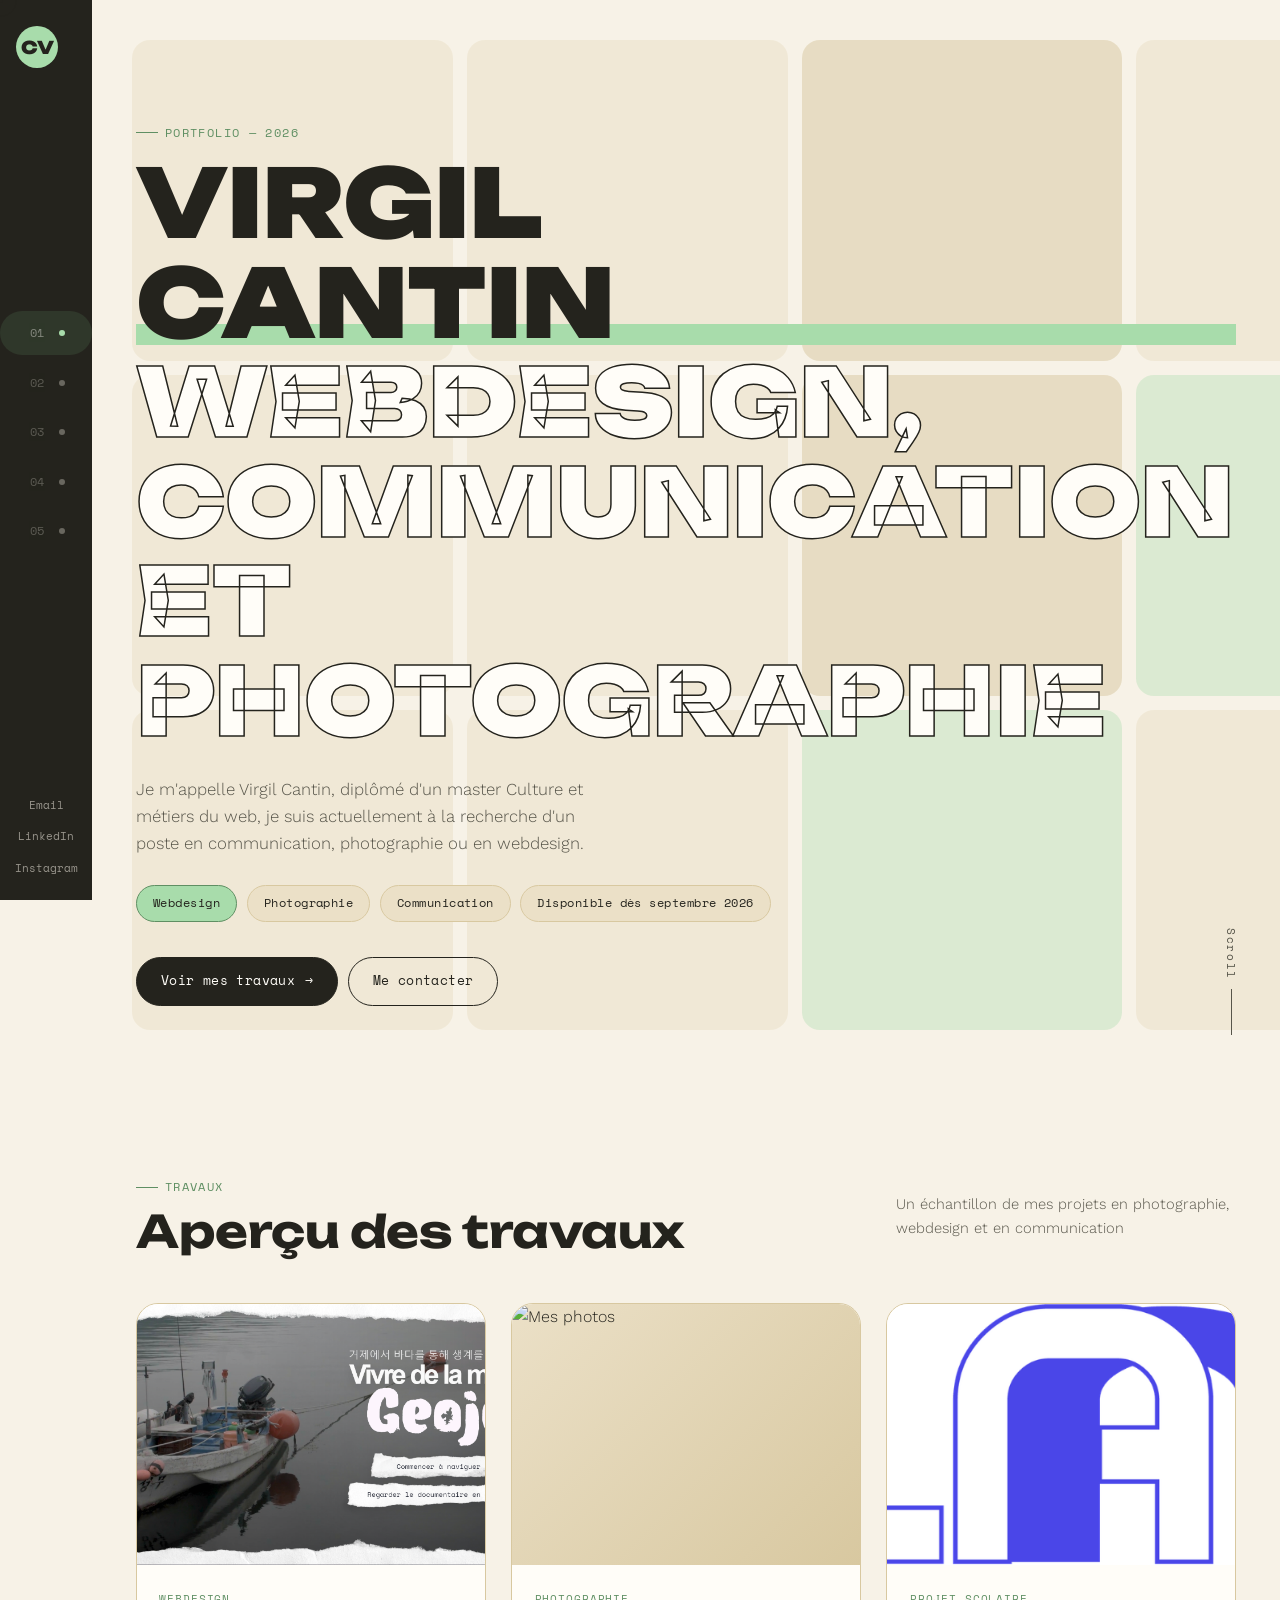
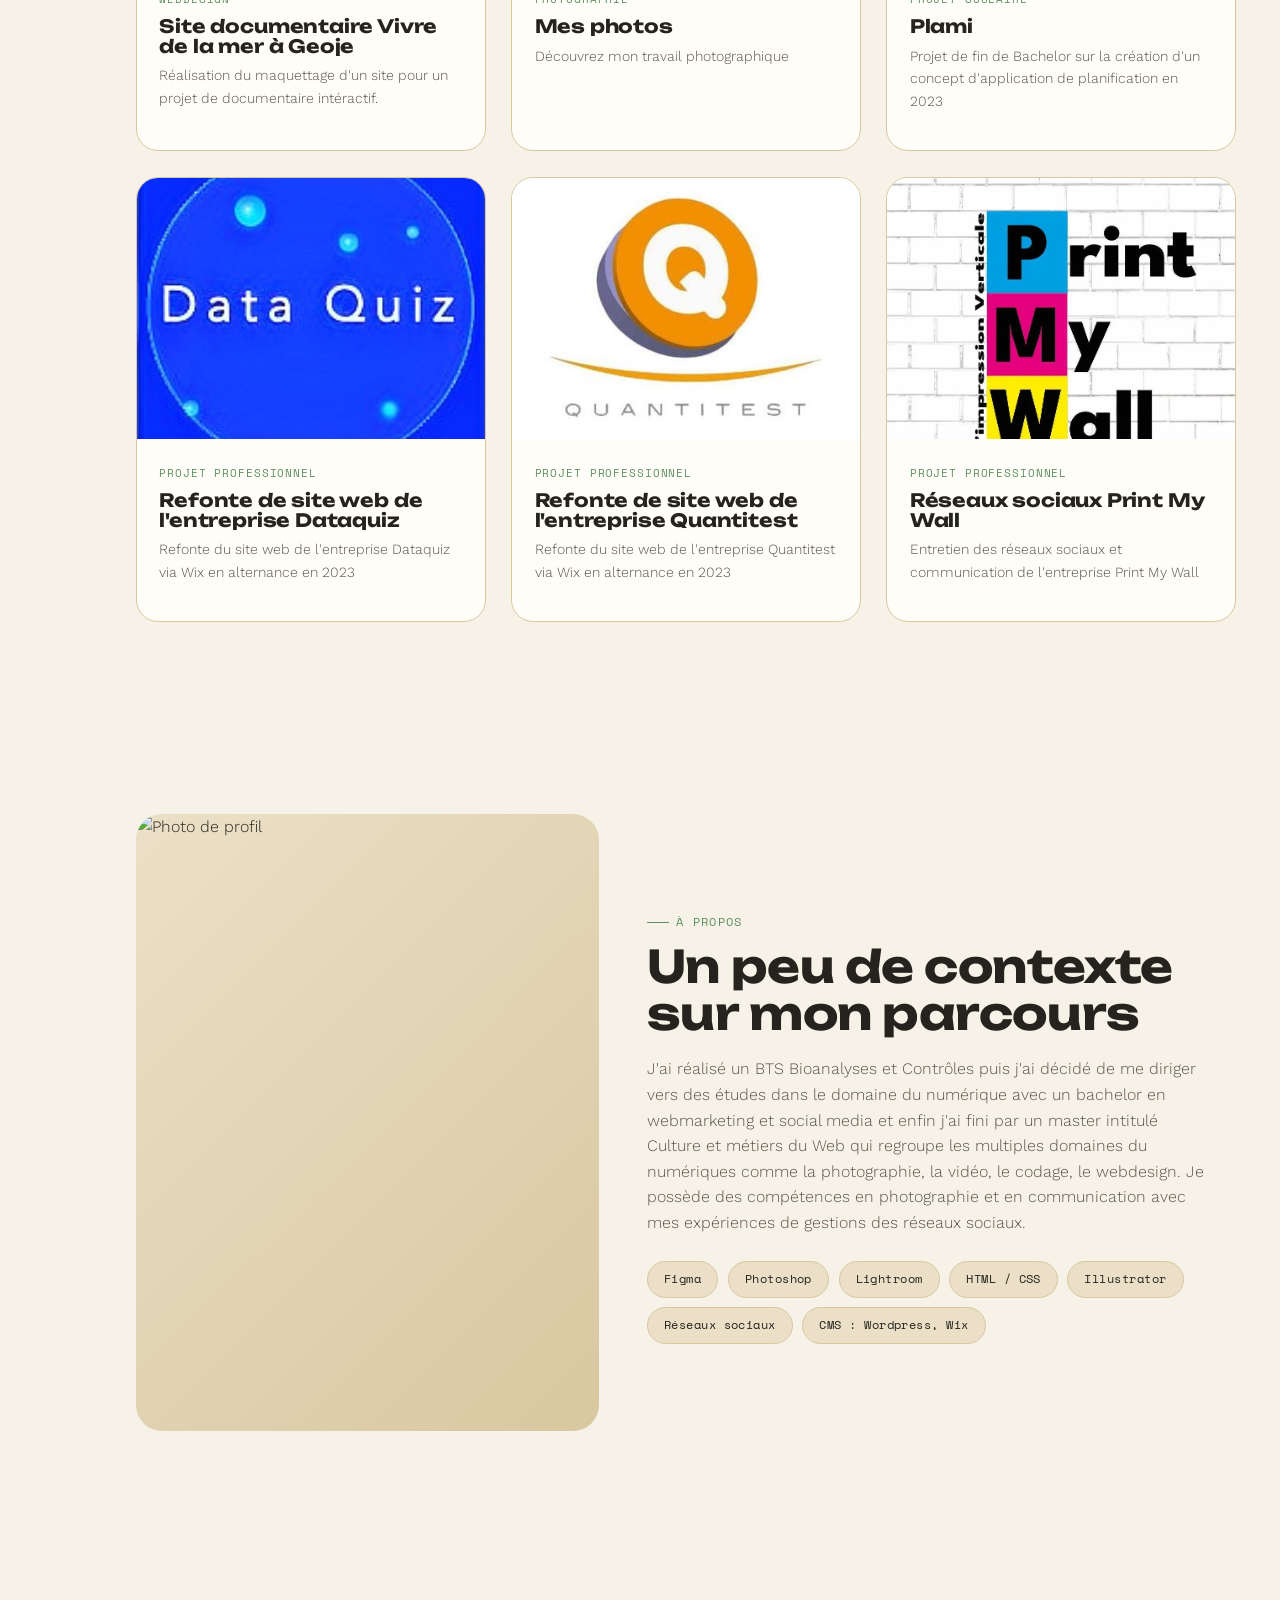
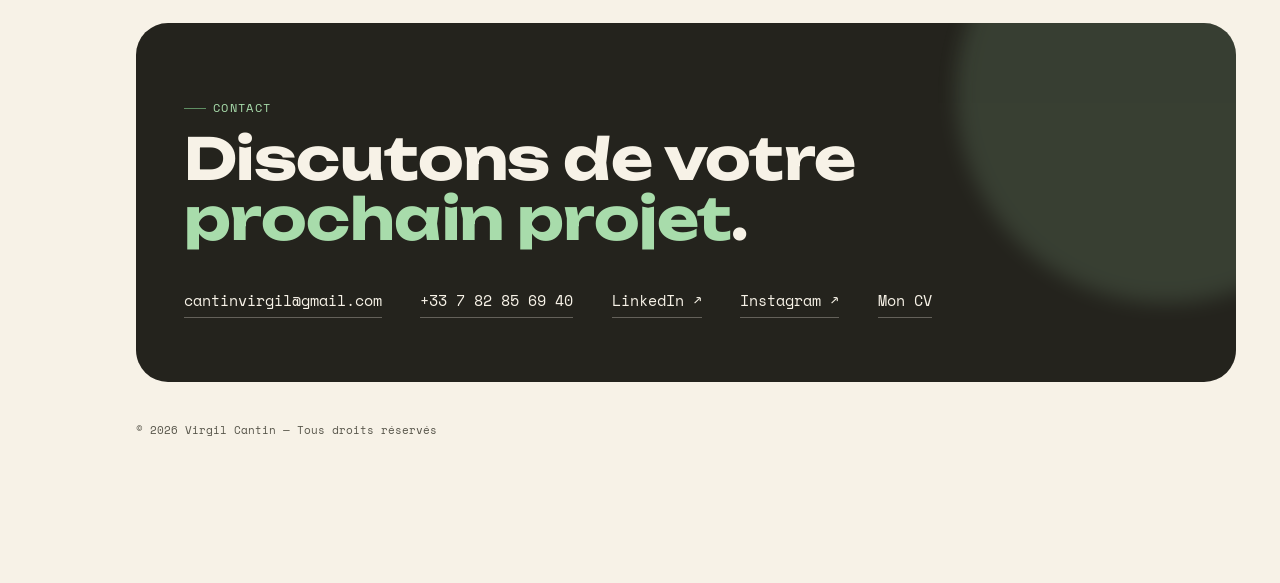
==== index.html @ a4f4c428 "mon portfolio" ====
<!DOCTYPE html>
<html lang="fr">

<head>
  <meta charset="UTF-8">
  <meta name="viewport" content="width=device-width, initial-scale=1.0">
  <title>Prénom Nom — Portfolio</title>
  <meta name="description"
    content="Portfolio de Prénom Nom — Webdesign, photographie, projets scolaires et professionnels.">
  <link rel="preconnect" href="https://fonts.googleapis.com">
  <link rel="preconnect" href="https://fonts.gstatic.com" crossorigin>
  <link
    href="https://fonts.googleapis.com/css2?family=Unbounded:wght@400;700;900&family=Work+Sans:wght@300;400;500;600&family=Space+Mono:wght@400;700&display=swap"
    rel="stylesheet">
  <link rel="stylesheet" href="css/style.css">
</head>

<body>

  <div class="cursor-dot"></div>
  <div class="cursor-ring"></div>

  <div class="site">

    <!-- ===================== NAVIGATION ===================== -->
    <nav class="nav">
      <div style="display:flex;align-items:center;gap:1rem;width:100%;padding:0 1rem;">
        <a href="index.html" class="nav-logo">CV</a>
        <button class="nav-toggle" aria-label="Ouvrir le menu"><span></span></button>
      </div>

      <ul class="nav-links">
        <div class="nav-blob"></div>
        <li><a href="index.html" class="nav-link is-active"><span class="index">01</span><span class="dot"></span><span
              class="label">Accueil</span></a></li>
        <li><a href="Site documentaire.html" class="nav-link"><span class="index">02</span><span
              class="dot"></span><span class="label">Site documentaire</span></a></li>
        <li><a href="photographie.html" class="nav-link"><span class="index">03</span><span class="dot"></span><span
              class="label">Photographie</span></a></li>
        <li><a href="Plami.html" class="nav-link"><span class="index">04</span><span
              class="dot"></span><span class="label">Plami</span></a></li>
        <li><a href="projets-professionnels.html" class="nav-link"><span class="index">05</span><span
              class="dot"></span><span class="label">Projets pro</span></a></li>
      </ul>

      <div class="nav-social">
        <a href="mailto:cantinvirgil@gmail.com">Email</a>
        <a href="https://www.linkedin.com/in/virgil-cantin-906554271/" target="_blank" rel="noopener">LinkedIn</a>
        <a href="https://www.instagram.com/vcpho.to/" target="_blank" rel="noopener">Instagram</a>
      </div>
    </nav>

    <!-- ===================== MAIN ===================== -->
    <main class="main">

      <!-- HERO -->
      <section class="hero">
        <div class="hero-grid-bg" aria-hidden="true">
          <div class="cell"></div>
          <div class="cell"></div>
          <div class="cell"></div>
          <div class="cell"></div>
          <div class="cell"></div>
          <div class="cell"></div>
          <div class="cell"></div>
          <div class="cell"></div>
          <div class="cell"></div>
          <div class="cell"></div>
          <div class="cell"></div>
          <div class="cell"></div>
          <div class="cell"></div>
          <div class="cell"></div>
          <div class="cell"></div>
          <div class="cell"></div>
          <div class="cell"></div>
          <div class="cell"></div>
        </div>

        <div class="wrap hero-inner">
          <p class="eyebrow reveal">Portfolio — 2026</p>
          <h1 class="hero-title">
            <span class="reveal">Virgil <span class="hero-underline">Cantin</span></span>
            <span class="line-2 reveal" style="transition-delay:.1s">Webdesign, Communication et Photographie</span>
          </h1>
          <p class="hero-sub reveal" style="transition-delay:.2s">
            Je m'appelle Virgil Cantin, diplômé d'un master Culture et métiers du web,
            je suis actuellement à la recherche d'un poste en communication, photographie ou en webdesign.
          </p>
          <div class="tag-row reveal" style="transition-delay:.3s">
            <span class="tag is-green">Webdesign</span>
            <span class="tag">Photographie</span>
            <span class="tag">Communication</span>
            <span class="tag">Disponible dès septembre 2026</span>
          </div>
          <div class="tag-row reveal" style="transition-delay:.4s; margin-top:2.2rem;">
            <a href="#travaux" class="btn is-solid">Voir mes travaux <span class="btn-arrow">→</span></a>
            <a href="#contact" class="btn">Me contacter</a>
          </div>
        </div>

        <span class="hero-scroll">Scroll</span>
      </section>

      <!-- APERÇU DES TRAVAUX -->
      <section class="section" id="travaux">
        <div class="wrap">
          <div class="section-head reveal">
            <div>
              <p class="eyebrow">Travaux</p>
              <h2 class="section-title">Aperçu des travaux</h2>
            </div>
            <p class="section-note">Un échantillon de mes projets en photographie, webdesign et en communication </p>
          </div>

          <div class="grid">
            <a href="Site documentaire.html" class="card reveal">
              <div class="card-media">
                <img src="images/Image site Corée .png" alt="Site documentaire intéractif" loading="lazy">
                <div class="card-overlay"><span>Voir le projet →</span></div>
              </div>
              <div class="card-body">
                <span class="card-cat">Webdesign</span>
                <h3 class="card-title">Site documentaire <strong>Vivre de la mer à Geoje</strong></h3>
                <p class="card-desc">Réalisation du maquettage d'un site pour un projet de documentaire intéractif.</p>
              </div>
            </a>

            <a href="photographie.html" class="card reveal" style="transition-delay:.08s">
              <div class="card-media">
                <img src="images/Portrait Léa 1.png" alt="Mes photos" loading="lazy">
                <div class="card-overlay"><span>Voir la galerie photo →</span></div>
              </div>
              <div class="card-body">
                <span class="card-cat">Photographie</span>
                <h3 class="card-title">Mes photos</h3>
                <p class="card-desc">Découvrez mon travail photographique</p>
              </div>
            </a>

            <a href="projets-scolaires.html" class="card reveal" style="transition-delay:.16s">
              <div class="card-media">
                <img src="images/Plami.png" alt="projet scolaire Plami" loading="lazy">
                <div class="card-overlay"><span>Voir les projets →</span></div>
              </div>
              <div class="card-body">
                <span class="card-cat">Projet scolaire</span>
                <h3 class="card-title">Plami</h3>
                <p class="card-desc">Projet de fin de Bachelor sur la création d'un concept d'application de
                  planification en 2023</p>
              </div>
            </a>

            <a href="projets-professionnels.html" class="card reveal" style="transition-delay:.24s">
              <div class="card-media">
                <img src="images/dataquiz.jpg" alt="Projet professionnel site entreprise" loading="lazy">
                <div class="card-overlay"><span>Voir le projet →</span></div>
              </div>
              <div class="card-body">
                <span class="card-cat">Projet professionnel</span>
                <h3 class="card-title">Refonte de site web de l'entreprise Dataquiz</h3>
                <p class="card-desc">Refonte du site web de l'entreprise Dataquiz via Wix en alternance en 2023</p>
              </div>
            </a>

            <a href="projets-professionnels.html" class="card reveal" style="transition-delay:.24s">
              <div class="card-media">
                <img src="images/images.jpeg" alt="Projet professionnel site entreprise" loading="lazy">
                <div class="card-overlay"><span>Voir le projet →</span></div>
              </div>
              <div class="card-body">
                <span class="card-cat">Projet professionnel</span>
                <h3 class="card-title">Refonte de site web de l'entreprise Quantitest</h3>
                <p class="card-desc">Refonte du site web de l'entreprise Quantitest via Wix en alternance en 2023</p>
              </div>
            </a>

            <a href="projets-professionnels.html" class="card reveal" style="transition-delay:.24s">
              <div class="card-media">
                <img src="images/logo modif.png" alt="Projet professionnel site entreprise" loading="lazy">
                <div class="card-overlay"><span>Voir le projet →</span></div>
              </div>
              <div class="card-body">
                <span class="card-cat">Projet professionnel</span>
                <h3 class="card-title">Réseaux sociaux Print My Wall</h3>
                <p class="card-desc">Entretien des réseaux sociaux et communication de l'entreprise Print My Wall</p>
              </div>
            </a>
          </div>
        </div>
      </section>

      <!-- À PROPOS -->
      <section class="section">
        <div class="wrap">
          <div class="grid" style="grid-template-columns: 1.1fr 1.4fr; gap:3rem; align-items:center;">
            <div class="card-media reveal" style="border-radius:26px; aspect-ratio:3/4;">
              <img src="images/profile.svg" alt="Photo de profil" loading="lazy">
            </div>
            <div class="reveal" style="transition-delay:.1s">
              <p class="eyebrow">À propos</p>
              <h2 class="section-title" style="margin-bottom:1.2rem;">Un peu de contexte sur mon parcours</h2>
              <p style="color:var(--charcoal-soft); max-width:56ch;">
                J'ai réalisé un BTS Bioanalyses et Contrôles puis j'ai décidé de me diriger vers des études dans le
                domaine du numérique avec un bachelor en webmarketing et social media
                et enfin j'ai fini par un master intitulé Culture et métiers du Web qui regroupe les multiples domaines
                du numériques comme la photographie, la vidéo, le codage, le webdesign.
                Je possède des compétences en photographie et en communication avec mes expériences de gestions des
                réseaux sociaux.
              </p>
              <div class="tag-row" style="margin-top:1.6rem;">
                <span class="tag">Figma</span>
                <span class="tag">Photoshop</span>
                <span class="tag">Lightroom</span>
                <span class="tag">HTML / CSS</span>
                <span class="tag">Illustrator</span>
                <span class="tag">Réseaux sociaux</span>
                <span class="tag">CMS : Wordpress, Wix</span>
              </div>
            </div>
          </div>
        </div>
      </section>

      <!-- CONTACT -->
      <section class="section" id="contact">
        <div class="wrap">
          <div class="contact reveal">
            <div class="contact-blob"></div>
            <p class="eyebrow" style="color:var(--green);">Contact</p>
            <h2 class="contact-title">Discutons de votre <span class="accent">prochain projet</span>.</h2>
            <div class="contact-links">
              <a href="mailto:contact@prenomnom.fr">cantinvirgil@gmail.com</a>
              <a href="tel:+33600000000">+33 7 82 85 69 40</a>
              <a href="https://www.linkedin.com/in/virgil-cantin-906554271/" target="_blank" rel="noopener">LinkedIn
                ↗</a>
              <a href="https://www.instagram.com/vcpho.to/" target="_blank" rel="noopener">Instagram ↗</a>
              <a href="CV_Virgil_Cantin Photographe.pdf" target="_blank" rel="noopener">Mon CV</a>
            </div>
          </div>

          <div class="footer">
            <span>© 2026 Virgil Cantin — Tous droits réservés</span>
          </div>
        </div>
      </section>

    </main>
  </div>

  <script src="js/main.js"></script>
</body>

</html>
---- css/style.css ----
/* =========================================================
   PORTFOLIO — DESIGN TOKENS
   Display: Unbounded (épais, stylé) / Body: Work Sans (fin)
   Mono/labels: Space Mono
   ========================================================= */
:root{
  --beige-light: #F7F2E7;
  --beige: #EBE0C7;
  --beige-dark: #D8C8A0;
  --green: #A8DCAB;
  --green-deep: #5F8F63;
  --charcoal: #24231D;
  --charcoal-soft: #57554A;
  --white: #FFFDF8;

  --font-display: 'Unbounded', sans-serif;
  --font-body: 'Work Sans', sans-serif;
  --font-mono: 'Space Mono', monospace;

  --nav-w: 92px;
  --nav-w-open: 260px;
  --ease: cubic-bezier(.22,1,.36,1);
  --dur-s: .25s;
  --dur-m: .55s;
  --dur-l: .9s;
}

*,*::before,*::after{ box-sizing: border-box; }
html{ scroll-behavior: smooth; }
@media (prefers-reduced-motion: reduce){
  html{ scroll-behavior: auto; }
  *,*::before,*::after{ animation-duration: .001ms !important; animation-iteration-count: 1 !important; transition-duration: .001ms !important; scroll-behavior: auto !important; }
}

body{
  margin:0;
  background: var(--beige-light);
  color: var(--charcoal);
  font-family: var(--font-body);
  font-weight: 300;
  font-size: 16px;
  line-height: 1.6;
  -webkit-font-smoothing: antialiased;
  overflow-x: hidden;
}

img{ max-width:100%; display:block; }
a{ color: inherit; text-decoration: none; }
ul{ list-style:none; margin:0; padding:0; }
button{ font-family: inherit; cursor:pointer; }

::selection{ background: var(--green); color: var(--charcoal); }

h1,h2,h3,h4{
  font-family: var(--font-display);
  font-weight: 700;
  line-height: 1.05;
  margin: 0;
  letter-spacing: -0.01em;
}

.eyebrow{
  font-family: var(--font-mono);
  text-transform: uppercase;
  letter-spacing: .12em;
  font-size: .72rem;
  color: var(--green-deep);
  display:flex;
  align-items:center;
  gap:.6em;
}
.eyebrow::before{
  content:"";
  width: 22px; height: 1px;
  background: var(--green-deep);
  display:inline-block;
}

/* =========================================================
   CUSTOM CURSOR (desktop / pointer devices only)
   ========================================================= */
.cursor-dot, .cursor-ring{
  position: fixed; top:0; left:0;
  pointer-events:none;
  border-radius:50%;
  z-index: 9999;
  transform: translate(-50%,-50%);
  will-change: transform;
}
.cursor-dot{
  width:6px; height:6px;
  background: var(--charcoal);
}
.cursor-ring{
  width:34px; height:34px;
  border: 1px solid var(--charcoal);
  opacity:.5;
  transition: width var(--dur-s) var(--ease), height var(--dur-s) var(--ease),
              background var(--dur-s) var(--ease), opacity var(--dur-s) var(--ease),
              border-color var(--dur-s) var(--ease);
}
.cursor-ring.is-hover{
  width: 64px; height: 64px;
  background: var(--green);
  opacity:.35;
  border-color: transparent;
}
@media (hover:none), (pointer:coarse){
  .cursor-dot, .cursor-ring{ display:none; }
}

/* =========================================================
   LAYOUT SHELL
   ========================================================= */
.site{
  display:flex;
  min-height:100vh;
}

/* ---- Sidebar navigation ---- */
.nav{
  position: fixed;
  top:0; left:0;
  height:100vh;
  width: var(--nav-w);
  background: var(--charcoal);
  color: var(--beige-light);
  display:flex;
  flex-direction:column;
  align-items:center;
  justify-content:space-between;
  padding: 1.6rem 0 1.4rem;
  z-index: 500;
  transition: width var(--dur-m) var(--ease);
}
.nav:hover{ width: var(--nav-w-open); }

.nav-logo{
  font-family: var(--font-display);
  font-weight: 900;
  font-size: 1.1rem;
  background: var(--green);
  color: var(--charcoal);
  width: 42px; height:42px;
  border-radius: 50%;
  display:flex; align-items:center; justify-content:center;
  flex-shrink:0;
}

.nav-links{
  display:flex;
  flex-direction:column;
  gap: .35rem;
  width:100%;
  padding: 0 1rem;
}
.nav-link{
  position:relative;
  display:flex;
  align-items:center;
  gap: .9rem;
  padding: .75rem .85rem;
  border-radius: 999px;
  font-family: var(--font-mono);
  font-size: .78rem;
  letter-spacing:.04em;
  white-space:nowrap;
  color: rgba(247,242,231,.65);
  overflow:hidden;
  transition: color var(--dur-s) var(--ease);
}
.nav-link .dot{
  width:6px; height:6px; border-radius:50%;
  background: currentColor;
  flex-shrink:0;
  opacity:.5;
  transition: opacity var(--dur-s) var(--ease);
}
.nav-link .label{ opacity:0; transform: translateX(-6px); transition: opacity var(--dur-s) var(--ease), transform var(--dur-s) var(--ease); }
.nav:hover .nav-link .label{ opacity:1; transform:none; }
.nav-link .index{ font-variant-numeric: tabular-nums; opacity:.4; }

.nav-link.is-active{ color: var(--white); }
.nav-link.is-active .dot{ background: var(--green); opacity:1; }
.nav-link:hover{ color: var(--white); }

.nav-blob{
  position:absolute;
  left:0; top:0;
  width:100%; height: 0;
  background: var(--green-deep);
  opacity:.18;
  border-radius: 999px;
  z-index:-1;
  transition: top var(--dur-m) var(--ease), height var(--dur-m) var(--ease);
}

.nav-social{
  display:flex;
  flex-direction:column;
  gap:.9rem;
  align-items:center;
  padding: 0 1rem;
  width:100%;
}
.nav-social a{
  font-family: var(--font-mono);
  font-size: .68rem;
  color: rgba(247,242,231,.55);
  white-space:nowrap;
  overflow:hidden;
  transition: color var(--dur-s) var(--ease);
}
.nav-social a:hover{ color: var(--green); }

.nav-toggle{
  display:none;
}

/* ---- Main content area ---- */
.main{
  margin-left: var(--nav-w);
  width: calc(100% - var(--nav-w));
  min-height:100vh;
}

.wrap{
  max-width: 1180px;
  margin: 0 auto;
  padding: 0 2.5rem;
}

/* =========================================================
   REVEAL ON SCROLL
   ========================================================= */
.reveal{
  opacity:0;
  transform: translateY(28px);
  transition: opacity .8s var(--ease), transform .8s var(--ease);
}
.reveal.is-visible{ opacity:1; transform:none; }
.reveal-stagger > *{ transition-delay: calc(var(--i,0) * 80ms); }

/* =========================================================
   HERO
   ========================================================= */
.hero{
  position:relative;
  min-height: 100vh;
  display:flex;
  flex-direction:column;
  justify-content:center;
  padding: 7rem 0 4rem;
  overflow:hidden;
}
.hero-grid-bg{
  position:absolute;
  inset:0;
  z-index:0;
  display:grid;
  grid-template-columns: repeat(6, 1fr);
  gap: 14px;
  padding: 2.5rem;
  opacity: .5;
  pointer-events:none;
}
.hero-grid-bg .cell{
  border-radius: 18px;
  background: var(--beige);
  aspect-ratio: 1;
  transform: translate(var(--px,0), var(--py,0));
  transition: transform .4s var(--ease);
}
.hero-grid-bg .cell:nth-child(3n){ background: var(--beige-dark); }
.hero-grid-bg .cell:nth-child(5n){ background: var(--green); opacity:.7;}

.hero-inner{ position:relative; z-index:1; }

.hero-title{
  font-size: clamp(2.6rem, 7.4vw, 6.4rem);
  font-weight: 900;
  text-transform: uppercase;
}
.hero-title span{
  display:block;
  position:relative;
}
.hero-title .line-2{
  color: var(--white);
  -webkit-text-stroke: 1.5px var(--charcoal);
}
.hero-underline{
  position:relative;
  display:inline-block;
}
.hero-underline::after{
  content:"";
  position:absolute;
  left:0; bottom:.08em;
  width:100%; height:.22em;
  background: var(--green);
  z-index:-1;
  transform-origin:left;
  animation: swipe 1s var(--ease) .5s both;
}
@keyframes swipe{ from{ transform: scaleX(0); } to{ transform: scaleX(1); } }

.hero-sub{
  max-width: 480px;
  margin-top: 1.6rem;
  color: var(--charcoal-soft);
  font-size: 1.05rem;
}

.tag-row{
  display:flex; flex-wrap:wrap; gap:.6rem;
  margin-top: 1.8rem;
}
.tag{
  font-family: var(--font-mono);
  font-size: .72rem;
  letter-spacing: .04em;
  padding: .5rem 1rem;
  border-radius: 999px;
  background: var(--beige);
  border: 1px solid var(--beige-dark);
}
.tag.is-green{ background: var(--green); border-color: var(--green-deep); }

.hero-scroll{
  position:absolute;
  right: 2.5rem; bottom: 2.2rem;
  writing-mode: vertical-rl;
  font-family: var(--font-mono);
  font-size: .7rem;
  letter-spacing:.15em;
  display:flex; align-items:center; gap:.6rem;
  color: var(--charcoal-soft);
}
.hero-scroll::after{
  content:"";
  width:1px; height: 46px;
  background: var(--charcoal-soft);
  animation: scrollpulse 1.8s ease-in-out infinite;
}
@keyframes scrollpulse{ 0%,100%{ transform: scaleY(1); opacity:.4 } 50%{ transform: scaleY(.5); opacity:1 } }

/* =========================================================
   SECTION HEADERS
   ========================================================= */
.section{ padding: 6rem 0; }
.section-head{
  display:flex;
  justify-content:space-between;
  align-items:flex-end;
  gap: 2rem;
  margin-bottom: 3rem;
  flex-wrap:wrap;
}
.section-title{ font-size: clamp(1.8rem, 3.6vw, 2.8rem); margin-top:.5rem; }
.section-note{
  max-width: 340px;
  color: var(--charcoal-soft);
  font-size: .92rem;
}

/* =========================================================
   CARDS — projects / featured work
   ========================================================= */
.grid{
  display:grid;
  grid-template-columns: repeat(auto-fit, minmax(280px, 1fr));
  gap: 1.6rem;
}
.card{
  position:relative;
  background: var(--white);
  border-radius: 22px;
  overflow:hidden;
  border: 1px solid var(--beige-dark);
  transition: transform var(--dur-m) var(--ease), box-shadow var(--dur-m) var(--ease);
}
.card:hover{
  transform: translateY(-6px);
  box-shadow: 0 24px 48px -24px rgba(36,35,29,.28);
}
.card-media{
  position:relative;
  aspect-ratio: 4/3;
  background: linear-gradient(135deg, var(--beige) 0%, var(--beige-dark) 100%);
  overflow:hidden;
  display:flex; align-items:center; justify-content:center;
}
.card-media img{ width:100%; height:100%; object-fit:cover; transition: transform var(--dur-l) var(--ease); }
.card:hover .card-media img{ transform: scale(1.06); }
.placeholder-tag{
  font-family: var(--font-mono);
  font-size: .68rem;
  letter-spacing:.06em;
  color: var(--charcoal-soft);
  background: rgba(255,253,248,.7);
  padding: .3rem .7rem;
  border-radius: 999px;
  border: 1px dashed var(--charcoal-soft);
}
.card-media:has(.Imagedocu) {
  aspect-ratio: auto;
  height: auto;
}
.sujet-layout{
  display:grid;
  grid-template-columns: 1.3fr 1fr;
  gap: 2.5rem;
  align-items: start; /* le texte ne s'étire pas, il reste calé en haut, côté à côte avec les images */
}

.sujet-images{
  display:grid;
  grid-template-columns: 1fr 1fr;
  gap: .8rem;
}

.sujet-img{
  aspect-ratio: 1/1;
  border-radius: 16px;
  overflow:hidden;
  background: var(--beige);
}

.sujet-img img{
  width:100%;
  height:100%;
  object-fit: cover;
}

@media (max-width: 800px){
  .sujet-layout{
    grid-template-columns: 1fr;
  }
  .sujet-images{
    order: -1; /* les images passent au-dessus du texte sur mobile */
  }
}
.card-overlay{
  position:absolute; inset:0;
  background: linear-gradient(0deg, rgba(36,35,29,.75), rgba(36,35,29,0) 55%);
  display:flex; align-items:flex-end;
  padding: 1rem;
  opacity:0;
  transition: opacity var(--dur-m) var(--ease);
}
.card:hover .card-overlay{ opacity:1; }
.card-overlay span{
  font-family: var(--font-mono);
  color: var(--beige-light);
  font-size: .74rem;
  letter-spacing: .04em;
}
.card-body{ padding: 1.3rem 1.4rem 1.5rem; }
.card-cat{
  font-family: var(--font-mono);
  font-size: .68rem;
  letter-spacing:.08em;
  color: var(--green-deep);
  text-transform:uppercase;
}
.linkPres{
  display:flex;
  align-items:center;
  gap:.6rem;
  font-family: var(--font-mono);
  font-size: .8rem;
  letter-spacing:.03em;
  padding: .85rem 1.5rem;
  margin-top: 50px;
  border-radius: 999px;
  border: 1px solid var(--charcoal);
  background: transparent;
  transition: background var(--dur-s) var(--ease), color var(--dur-s) var(--ease), transform var(--dur-s) var(--ease);
}
.card-title{ font-size: 1.15rem; margin-top:.4rem; font-weight:700; }
.card-desc{ font-size: .88rem; color: var(--charcoal-soft); margin-top:.5rem; }

/* =========================================================
   BUTTONS
   ========================================================= */
.btn{
  display:inline-flex;
  align-items:center;
  gap:.6rem;
  font-family: var(--font-mono);
  font-size: .8rem;
  letter-spacing:.03em;
  padding: .85rem 1.5rem;
  border-radius: 999px;
  border: 1px solid var(--charcoal);
  background: transparent;
  transition: background var(--dur-s) var(--ease), color var(--dur-s) var(--ease), transform var(--dur-s) var(--ease);
}
.btn:hover{ background: var(--charcoal); color: var(--white); transform: translateY(-2px); }
.btn.is-solid{ background: var(--charcoal); color: var(--white); }
.btn.is-solid:hover{ background: var(--green-deep); border-color: var(--green-deep); color: var(--charcoal); }
.btn-arrow{ transition: transform var(--dur-s) var(--ease); }
.btn:hover .btn-arrow{ transform: translateX(4px); }

/* =========================================================
   FILTER PILLS (gallery)
   ========================================================= */
.filters{ display:flex; flex-wrap:wrap; gap:.6rem; margin-bottom: 2.4rem; }
.filter-btn{
  font-family: var(--font-mono);
  font-size: .76rem;
  padding: .55rem 1.1rem;
  border-radius: 999px;
  background: var(--beige);
  border: 1px solid transparent;
  color: var(--charcoal-soft);
  transition: all var(--dur-s) var(--ease);
}
.filter-btn.is-active, .filter-btn:hover{
  background: var(--green);
  color: var(--charcoal);
  border-color: var(--green-deep);
}

/* =========================================================
   PHOTO GALLERY (masonry-ish)
   ========================================================= */
.gallery{
  columns: 3 220px;
  column-gap: 1.4rem;
}
.gallery-item{
  break-inside: avoid;
  margin-bottom: 1.4rem;
  border-radius: 18px;
  overflow:hidden;
  position:relative;
  cursor: pointer;
  background: var(--beige);
}
.gallery-item img{ width:100%; display:block; transition: transform var(--dur-l) var(--ease); }
.gallery-item:hover img{ transform: scale(1.05); }
.gallery-item .placeholder-tag{ position:absolute; bottom:.7rem; left:.7rem; }
.gallery-cap{
  position:absolute; inset:0;
  background: linear-gradient(0deg, rgba(36,35,29,.7), transparent 50%);
  opacity:0;
  display:flex; align-items:flex-end; padding: .9rem;
  transition: opacity var(--dur-s) var(--ease);
}
.gallery-item:hover .gallery-cap{ opacity:1; }
.gallery-cap span{ color:var(--white); font-family: var(--font-mono); font-size:.72rem; }

/* Pagination (galerie photo) */
.pagination{
  display:flex;
  justify-content:center;
  align-items:center;
  gap:.5rem;
  flex-wrap:wrap;
  margin-top: 2.4rem;
}
.page-btn{
  font-family: var(--font-mono);
  font-size: .78rem;
  min-width: 38px;
  height: 38px;
  padding: 0 .6rem;
  border-radius: 999px;
  background: var(--beige);
  border: 1px solid transparent;
  color: var(--charcoal-soft);
  transition: all var(--dur-s) var(--ease);
}
.page-btn:hover:not(:disabled){
  background: var(--green);
  color: var(--charcoal);
  border-color: var(--green-deep);
}
.page-btn.is-active{
  background: var(--charcoal);
  color: var(--white);
}
.page-btn:disabled{
  opacity: .35;
  cursor: default;
}

/* Lightbox */
.lightbox{
  position: fixed; inset:0;
  background: rgba(36,35,29,.92);
  z-index: 2000;
  display:flex; align-items:center; justify-content:center;
  opacity:0; pointer-events:none;
  transition: opacity var(--dur-m) var(--ease);
}
.lightbox.is-open{ opacity:1; pointer-events:all; }
.lightbox-inner{
  max-width: 82vw; max-height: 82vh;
  transform: scale(.92);
  transition: transform var(--dur-m) var(--ease);
  text-align:center;
}
.lightbox.is-open .lightbox-inner{ transform: scale(1); }
.lightbox-inner img{ max-height: 74vh; border-radius: 12px; margin:0 auto; }
.lightbox-cap{ color: var(--beige-light); font-family: var(--font-mono); font-size:.78rem; margin-top:1rem; }
.lightbox-close{
  position:absolute; top: 2rem; right: 2.5rem;
  color: var(--beige-light);
  font-family: var(--font-mono);
  font-size: .8rem;
  border: 1px solid rgba(247,242,231,.4);
  border-radius:999px;
  padding: .5rem 1rem;
}
.lightbox-nav{
  position:absolute; top:50%; transform: translateY(-50%);
  color: var(--beige-light);
  font-size: 1.6rem;
  padding: .5rem 1rem;
  opacity:.6;
  transition: opacity var(--dur-s);
}
.lightbox-nav:hover{ opacity:1; }
.lightbox-prev{ left: 1.5rem; }
.lightbox-next{ right: 1.5rem; }

/* =========================================================
   TIMELINE (projets scolaires / pro)
   ========================================================= */
.timeline{ position:relative; }
.timeline::before{
  content:"";
  position:absolute; left: 68px; top:0; bottom:0;
  width:1px; background: var(--beige-dark);
}
.timeline-item{
  position:relative;
  display:grid;
  grid-template-columns: 68px 1fr;
  gap: 2.2rem;
  padding-bottom: 3.4rem;
}
.timeline-item:last-child{ padding-bottom:0; }
.timeline-year{
  font-family: var(--font-mono);
  font-size: .82rem;
  color: var(--charcoal-soft);
  padding-top: .3rem;
  text-align:right;
  position:relative;
}
.timeline-year::after{
  content:"";
  position:absolute; right:-1.55rem; top:.45rem;
  width: 11px; height:11px; border-radius:50%;
  background: var(--green);
  border: 2px solid var(--beige-light);
  box-shadow: 0 0 0 1px var(--green-deep);
}
.timeline-content{
  background: var(--white);
  border: 1px solid var(--beige-dark);
  border-radius: 20px;
  padding: 1.8rem 2rem;
  display:grid;
  grid-template-columns: 1fr auto;
  gap: 1.6rem;
  align-items:center;
}
.timeline-content .card-media{ display:none; }
.timeline-title{ font-size: 1.25rem; }
.timeline-meta{ font-family: var(--font-mono); font-size:.72rem; color:var(--green-deep); text-transform:uppercase; margin-bottom:.5rem; display:block;}
.timeline-desc{ color: var(--charcoal-soft); font-size:.92rem; margin-top:.6rem; max-width: 60ch; }
.timeline-skills{ display:flex; gap:.4rem; flex-wrap:wrap; margin-top:1rem; }
.timeline-thumb{
  width: 120px; height: 90px;
  border-radius: 14px;
  background: linear-gradient(135deg, var(--beige), var(--beige-dark));
  display:flex; align-items:center; justify-content:center;
  flex-shrink:0;
}

@media (max-width: 720px){
  .timeline::before{ display:none; }
  .timeline-item{ grid-template-columns: 1fr; gap: .6rem; }
  .timeline-year{ text-align:left; }
  .timeline-year::after{ display:none; }
  .timeline-content{ grid-template-columns: 1fr; }
  .timeline-thumb{ width:100%; height:140px; }
}

/* =========================================================
   CONTACT / FOOTER
   ========================================================= */
.contact{
  background: var(--charcoal);
  color: var(--beige-light);
  border-radius: 32px;
  padding: 4rem 3rem;
  position:relative;
  overflow:hidden;
}
.contact-title{
  font-size: clamp(2rem, 5vw, 3.6rem);
  max-width: 14ch;
}
.contact-title .accent{ color: var(--green); }
.contact-links{
  display:flex; flex-wrap:wrap; gap: 1rem 2.4rem;
  margin-top: 2.4rem;
}
.contact-links a{
  font-family: var(--font-mono);
  font-size: .95rem;
  border-bottom: 1px solid rgba(247,242,231,.3);
  padding-bottom: .3rem;
  transition: border-color var(--dur-s), color var(--dur-s);
}
.contact-links a:hover{ border-color: var(--green); color: var(--green); }
.contact-blob{
  position:absolute;
  width: 420px; height:420px;
  background: var(--green);
  opacity:.15;
  border-radius: 50%;
  right: -140px; top: -140px;
  filter: blur(10px);
}

.footer{
  padding: 2.4rem 0 3rem;
  display:flex; justify-content:space-between; align-items:center;
  font-family: var(--font-mono);
  font-size:.7rem;
  color: var(--charcoal-soft);
  flex-wrap:wrap;
  gap: .8rem;
}
.Imagedocu {
  width: 100%;
  height: 100%;
  object-fit: contain;   /* au lieu de cover : montre l'image entière, sans recadrer */
  background: var(--beige); /* comble les bandes vides si le ratio ne correspond pas */
}
/* =========================================================
   PAGE HEADER (sous-pages)
   ========================================================= */
.page-header{
  padding: 8rem 0 3rem;
}
.page-header .eyebrow{ margin-bottom: 1rem; }
.page-header h1{ font-size: clamp(2.2rem, 6vw, 4rem); text-transform:uppercase; }
.page-header p{ max-width: 520px; color: var(--charcoal-soft); margin-top: 1.2rem; }

/* =========================================================
   RESPONSIVE — mobile nav
   ========================================================= */
@media (max-width: 900px){
  .nav{
    width: 100%;
    height: 64px;
    flex-direction: row;
    justify-content: space-between;
    padding: 0 1.2rem;
    top:0; bottom:auto;
  }
  .nav:hover{ width:100%; }
  .nav-links{
    position: fixed;
    top: 64px; left:0; right:0;
    background: var(--charcoal);
    flex-direction:column;
    padding: 1rem 1.2rem 1.6rem;
    max-height: 0;
    overflow:hidden;
    transition: max-height var(--dur-m) var(--ease);
  }
  .nav.is-open .nav-links{ max-height: 70vh; overflow-y:auto; }
  .nav-links .label{ opacity:1 !important; transform:none !important; }
  .nav-social{
    position: fixed; left:0; right:0;
    background: var(--charcoal);
    flex-direction: row;
    justify-content:center;
    top: calc(64px + 320px);
    padding-bottom: 1rem;
  }
  .nav-toggle{
    display:flex;
    align-items:center; justify-content:center;
    width: 40px; height:40px;
    background:transparent; border:none;
    color: var(--beige-light);
  }
  .nav-toggle span{
    display:block; width:20px; height:2px; background: currentColor;
    position:relative;
  }
  .nav-toggle span::before, .nav-toggle span::after{
    content:""; position:absolute; left:0; width:20px; height:2px; background:currentColor;
    transition: transform var(--dur-s);
  }
  .nav-toggle span::before{ top:-6px; }
  .nav-toggle span::after{ top:6px; }
  .main{ margin-left:0; width:100%; padding-top: 64px; }
  .gallery{ columns: 2 160px; }
}
@media (max-width: 560px){
  .wrap{ padding: 0 1.3rem; }
  .gallery{ columns: 1; }
  .contact{ padding: 2.6rem 1.6rem; }
}
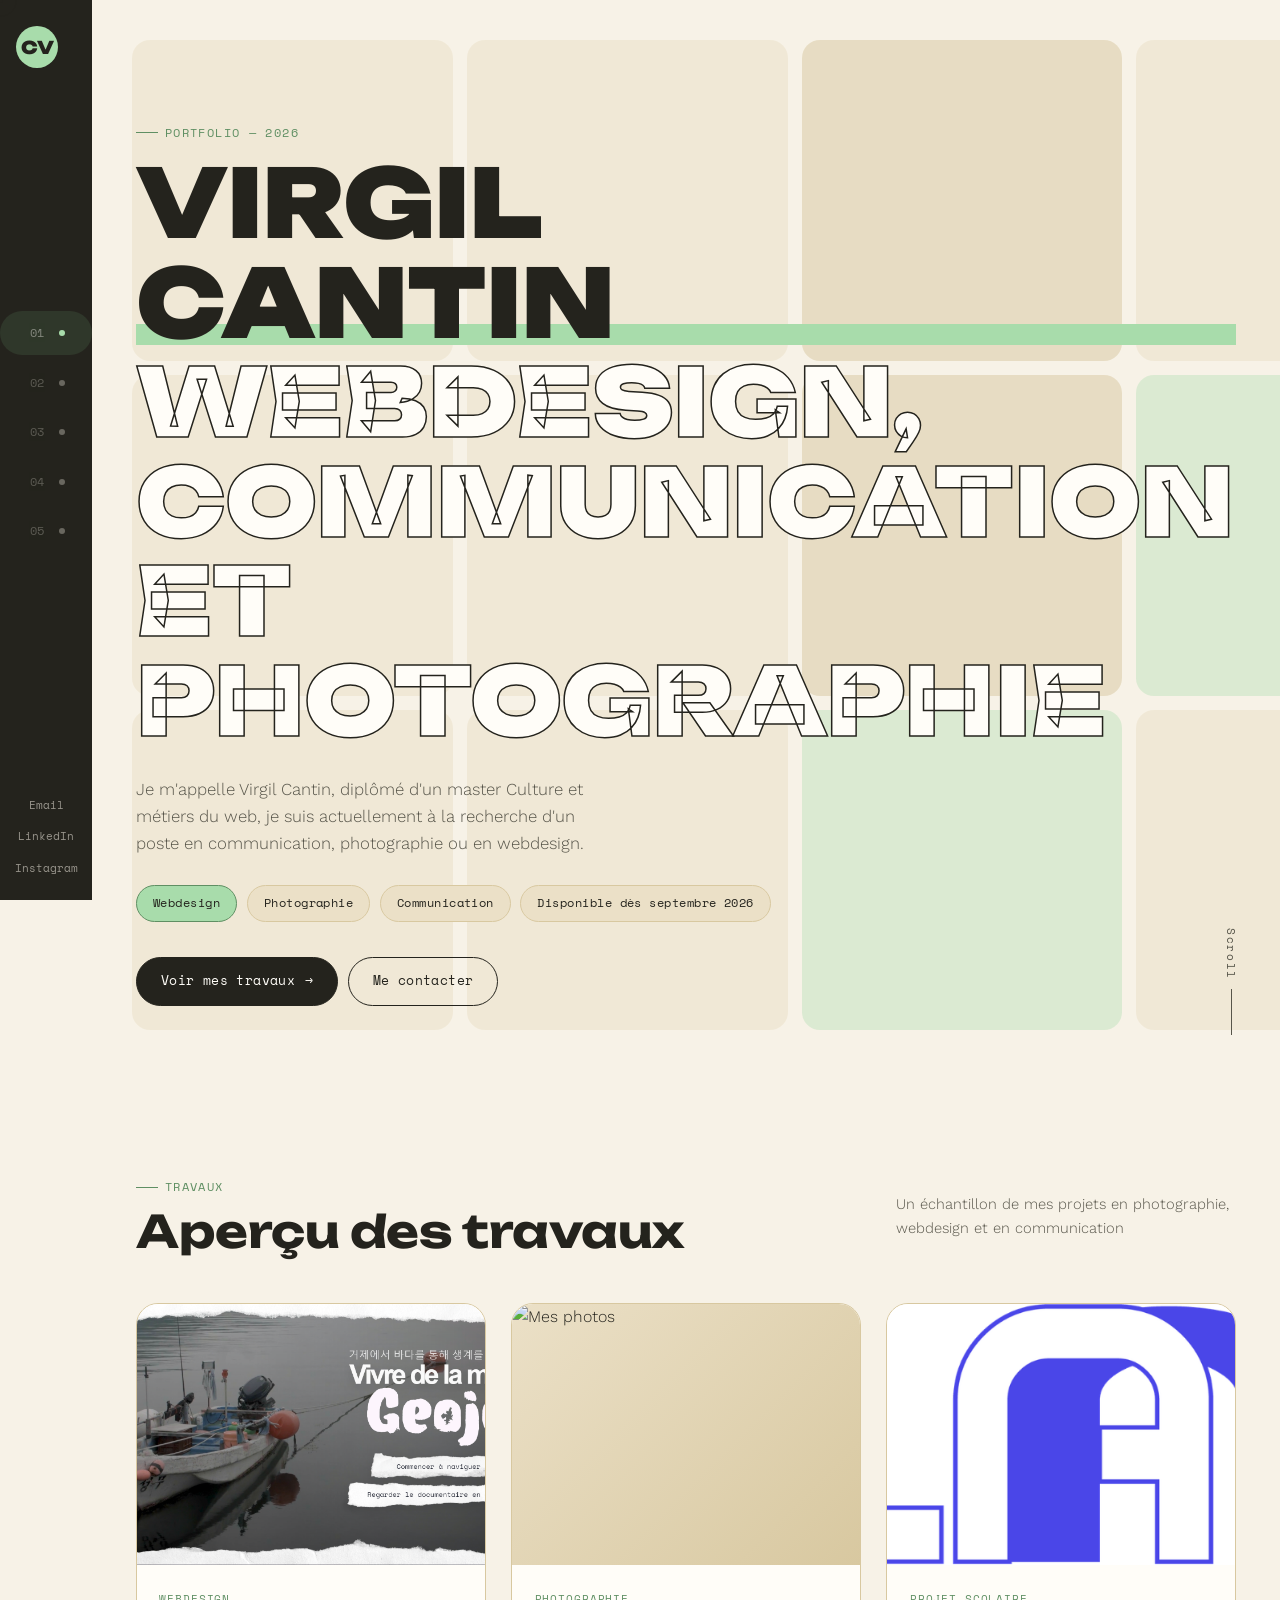
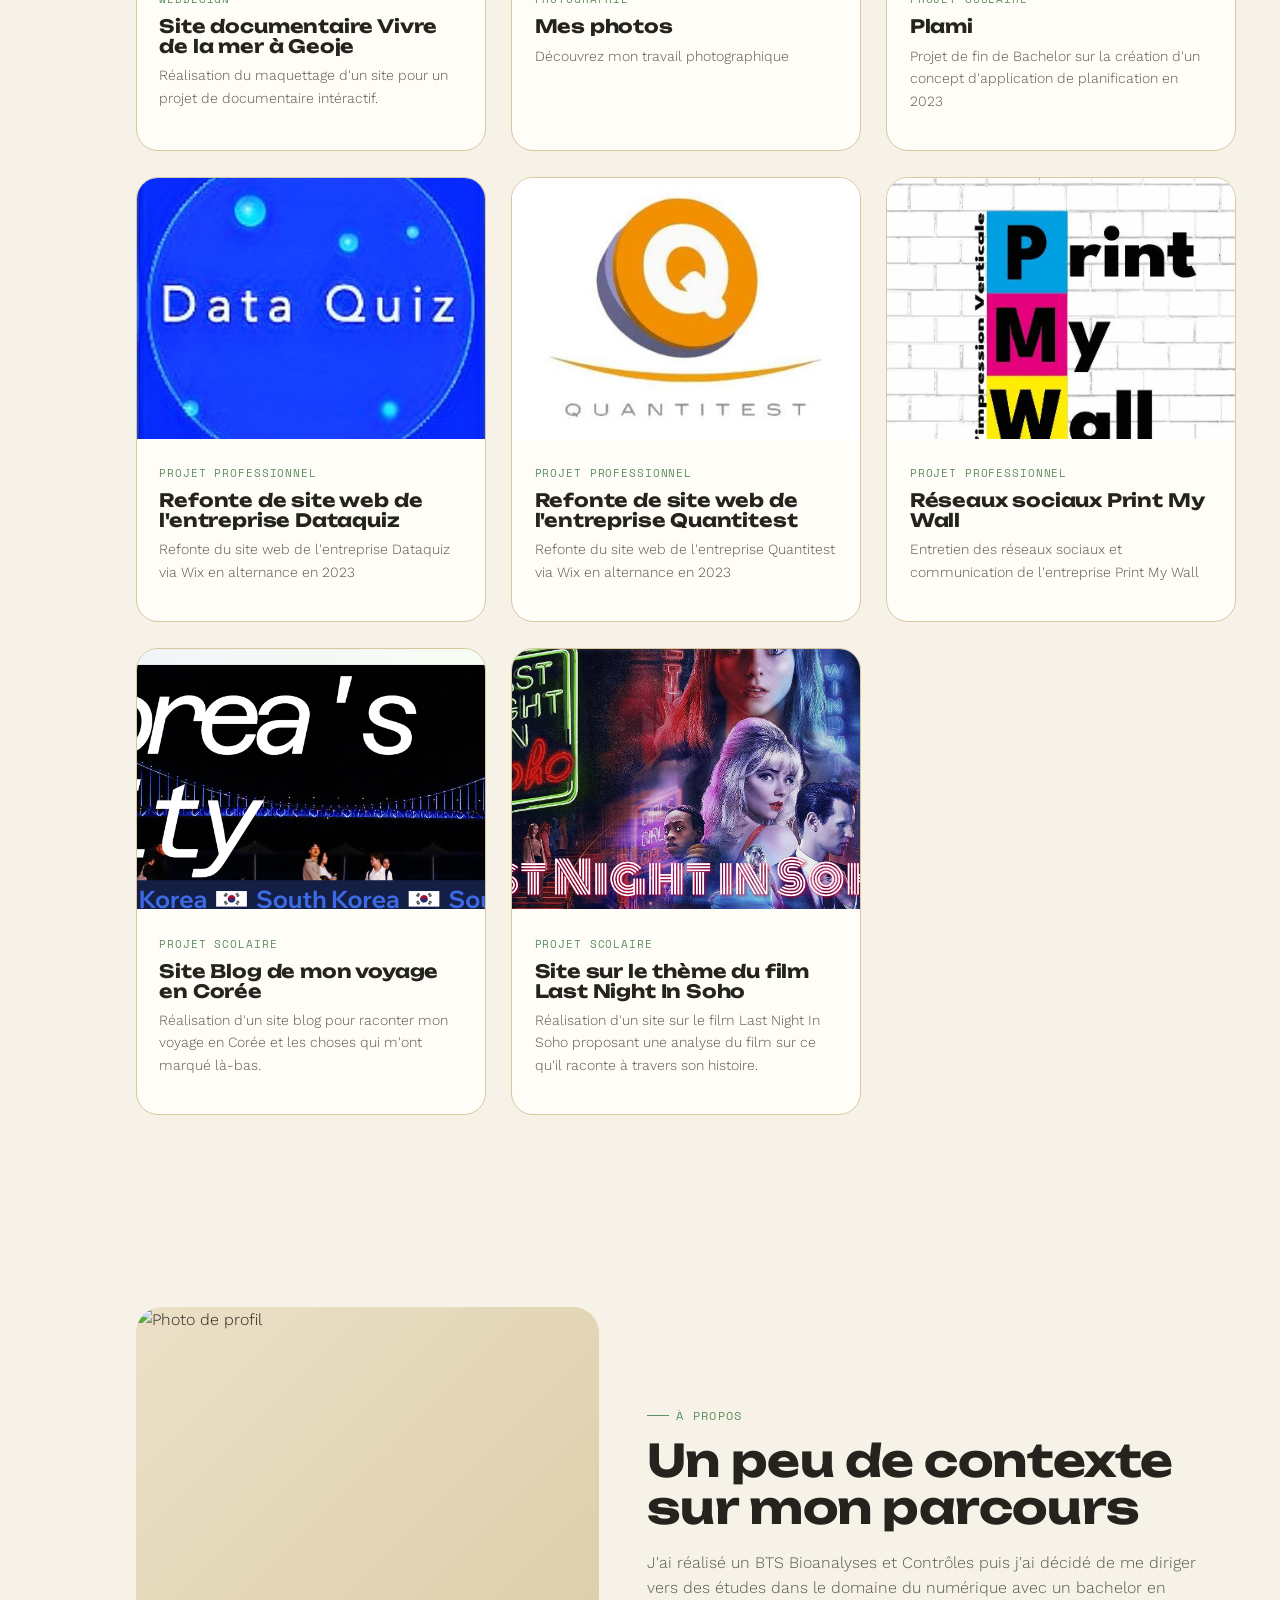
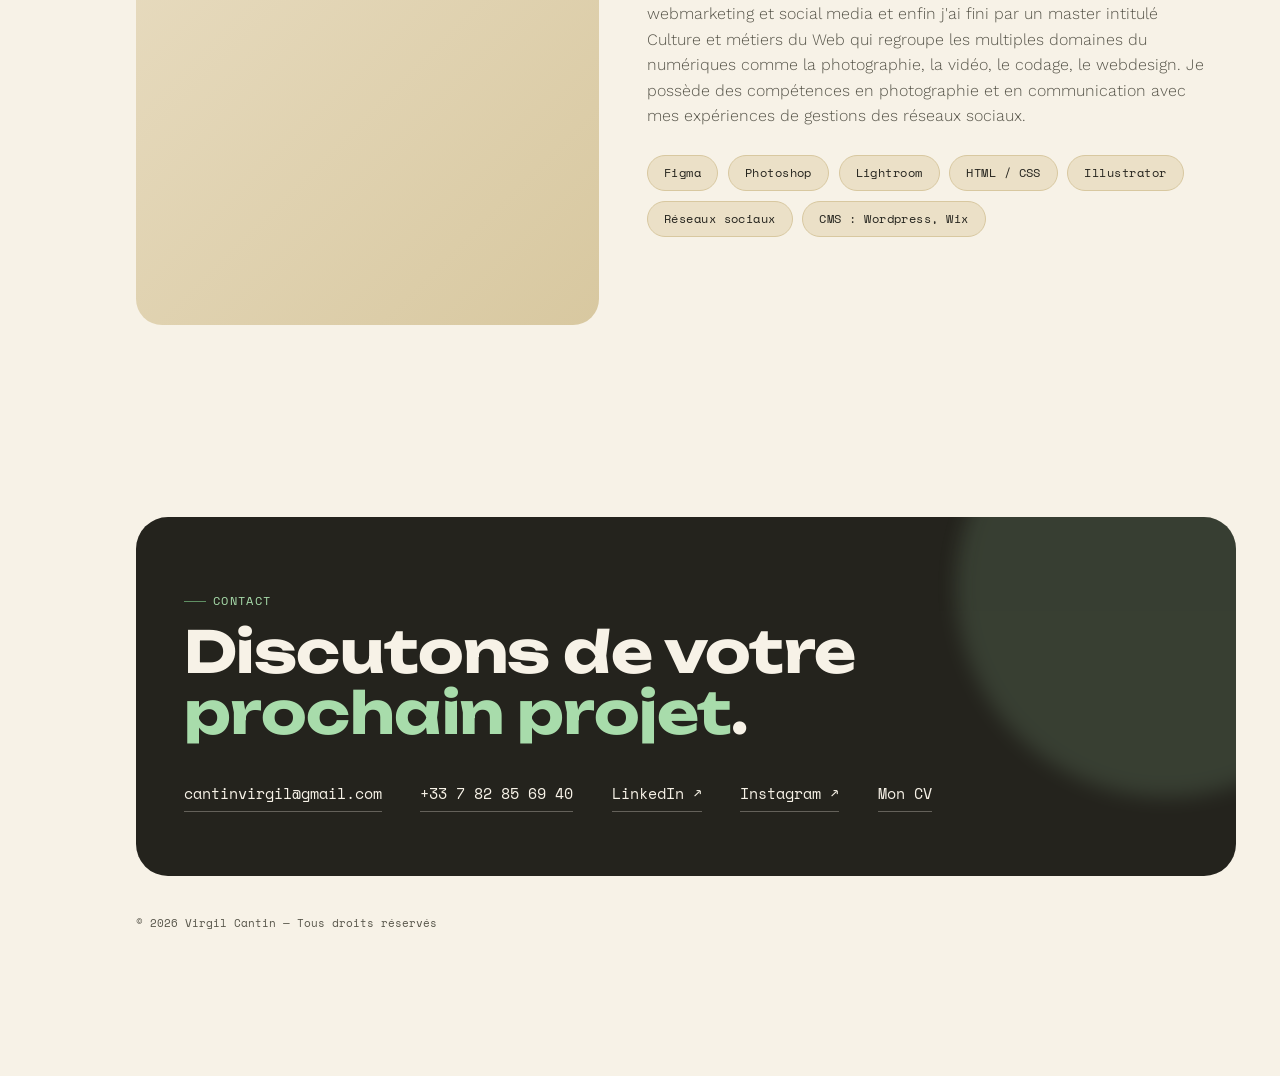
==== commit 04a58296: "Site supp" ====
--- a/index.html
+++ b/index.html
@@ -4,9 +4,9 @@
 <head>
   <meta charset="UTF-8">
   <meta name="viewport" content="width=device-width, initial-scale=1.0">
-  <title>Prénom Nom — Portfolio</title>
+  <title>Virgil CANTIN — Portfolio</title>
   <meta name="description"
-    content="Portfolio de Prénom Nom — Webdesign, photographie, projets scolaires et professionnels.">
+    content="Portfolio de Virgil CANTIN — Webdesign, photographie, projets scolaires et professionnels.">
   <link rel="preconnect" href="https://fonts.googleapis.com">
   <link rel="preconnect" href="https://fonts.gstatic.com" crossorigin>
   <link
@@ -37,8 +37,8 @@
               class="dot"></span><span class="label">Site documentaire</span></a></li>
         <li><a href="photographie.html" class="nav-link"><span class="index">03</span><span class="dot"></span><span
               class="label">Photographie</span></a></li>
-        <li><a href="Plami.html" class="nav-link"><span class="index">04</span><span
-              class="dot"></span><span class="label">Plami</span></a></li>
+        <li><a href="plami.html" class="nav-link"><span class="index">04</span><span class="dot"></span><span
+              class="label">Plami</span></a></li>
         <li><a href="projets-professionnels.html" class="nav-link"><span class="index">05</span><span
               class="dot"></span><span class="label">Projets pro</span></a></li>
       </ul>
@@ -137,7 +137,7 @@
               </div>
             </a>
 
-            <a href="projets-scolaires.html" class="card reveal" style="transition-delay:.16s">
+            <a href="plami.html" class="card reveal" style="transition-delay:.16s">
               <div class="card-media">
                 <img src="images/Plami.png" alt="projet scolaire Plami" loading="lazy">
                 <div class="card-overlay"><span>Voir les projets →</span></div>
@@ -150,7 +150,7 @@
               </div>
             </a>
 
-            <a href="projets-professionnels.html" class="card reveal" style="transition-delay:.24s">
+            <a href=https://www.dataquiz-fr.com/ class="card reveal" style="transition-delay:.24s">
               <div class="card-media">
                 <img src="images/dataquiz.jpg" alt="Projet professionnel site entreprise" loading="lazy">
                 <div class="card-overlay"><span>Voir le projet →</span></div>
@@ -162,7 +162,7 @@
               </div>
             </a>
 
-            <a href="projets-professionnels.html" class="card reveal" style="transition-delay:.24s">
+            <a href=https://www.quantitest.fr/ class="card reveal" style="transition-delay:.24s">
               <div class="card-media">
                 <img src="images/images.jpeg" alt="Projet professionnel site entreprise" loading="lazy">
                 <div class="card-overlay"><span>Voir le projet →</span></div>
@@ -185,10 +185,35 @@
                 <p class="card-desc">Entretien des réseaux sociaux et communication de l'entreprise Print My Wall</p>
               </div>
             </a>
-          </div>
-        </div>
-      </section>
-
+
+
+            <a href=https://cantinvirgil8.wixstudio.com/my-site-6 class="card reveal" style="transition-delay:.24s">
+              <div class="card-media">
+                <img src="images/Site Corée (1).png" alt="Projet scolaire site blog" loading="lazy">
+                <div class="card-overlay"><span>Voir le projet →</span></div>
+              </div>
+              <div class="card-body">
+                <span class="card-cat">Projet scolaire</span>
+                <h3 class="card-title">Site Blog de mon voyage en Corée</h3>
+                <p class="card-desc">Réalisation d'un site blog pour raconter mon voyage en Corée et les choses qui m'ont marqué là-bas.</p>
+              </div>
+            </a>
+
+            <a href=https://cantinvirgil8.wixstudio.com/my-site-2 class="card reveal" style="transition-delay:.24s">
+              <div class="card-media">
+                <img src="images/Site Film.png" alt="Projet scolaire site film" loading="lazy">
+                <div class="card-overlay"><span>Voir le projet →</span></div>
+              </div>
+              <div class="card-body">
+                <span class="card-cat">Projet scolaire</span>
+                <h3 class="card-title">Site sur le thème du film Last Night In Soho</h3>
+                <p class="card-desc">Réalisation d'un site sur le film Last Night In Soho proposant une analyse du film sur ce qu'il raconte à travers son histoire.</p>
+              </div>
+            </a>
+          </div>
+        </div>
+      </section>
+ 
       <!-- À PROPOS -->
       <section class="section">
         <div class="wrap">
